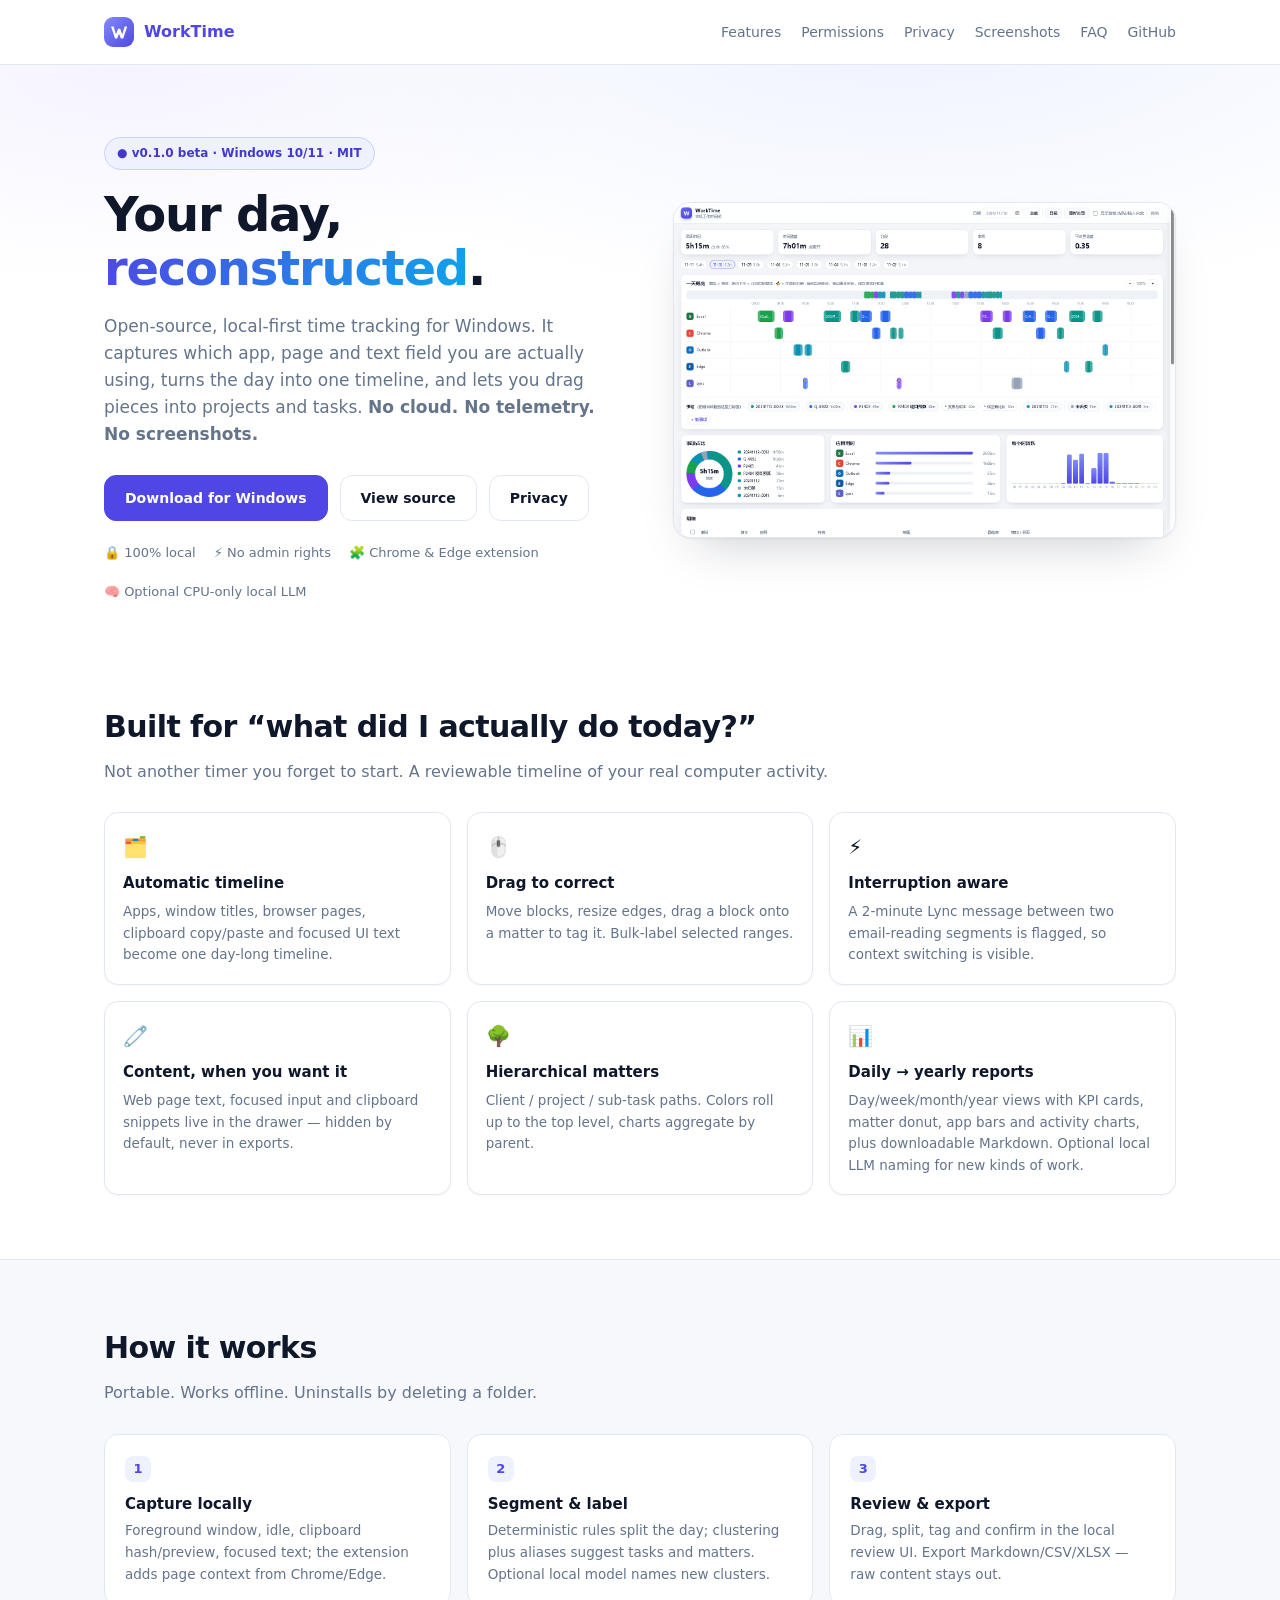
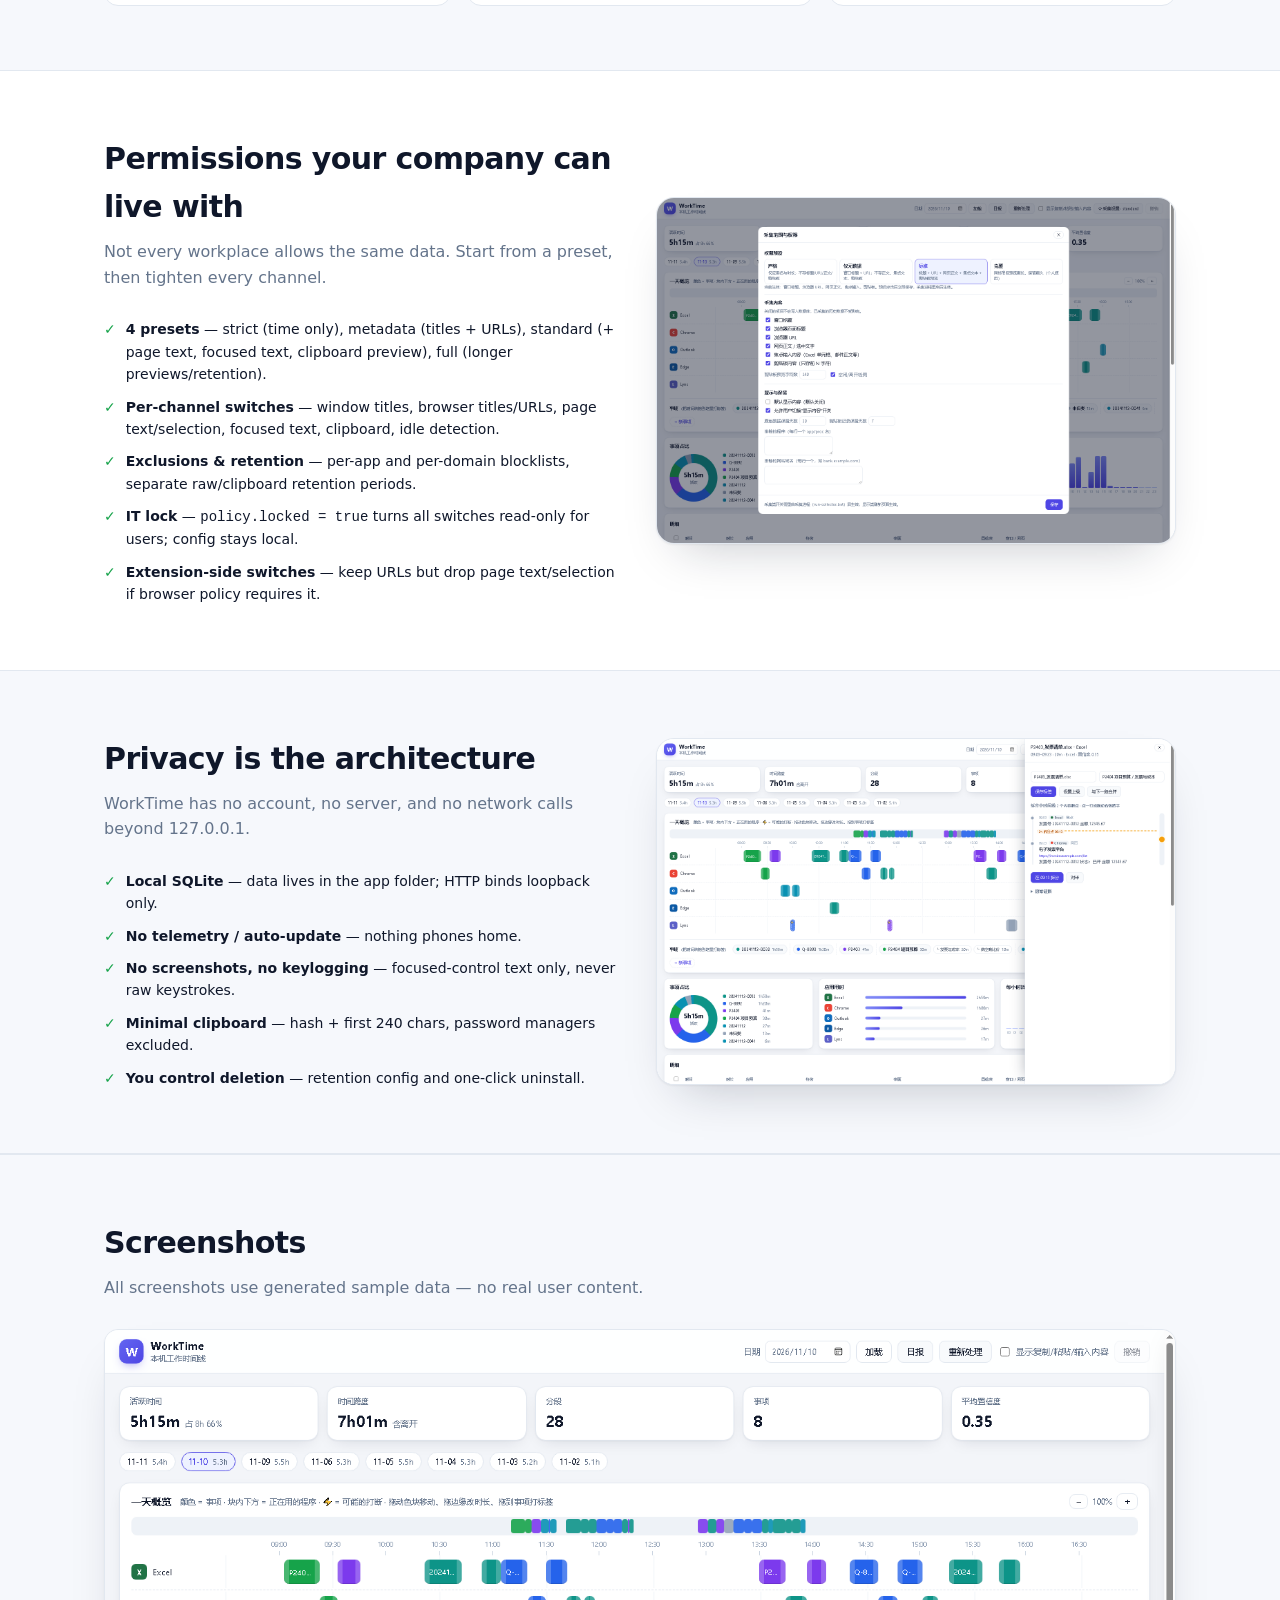
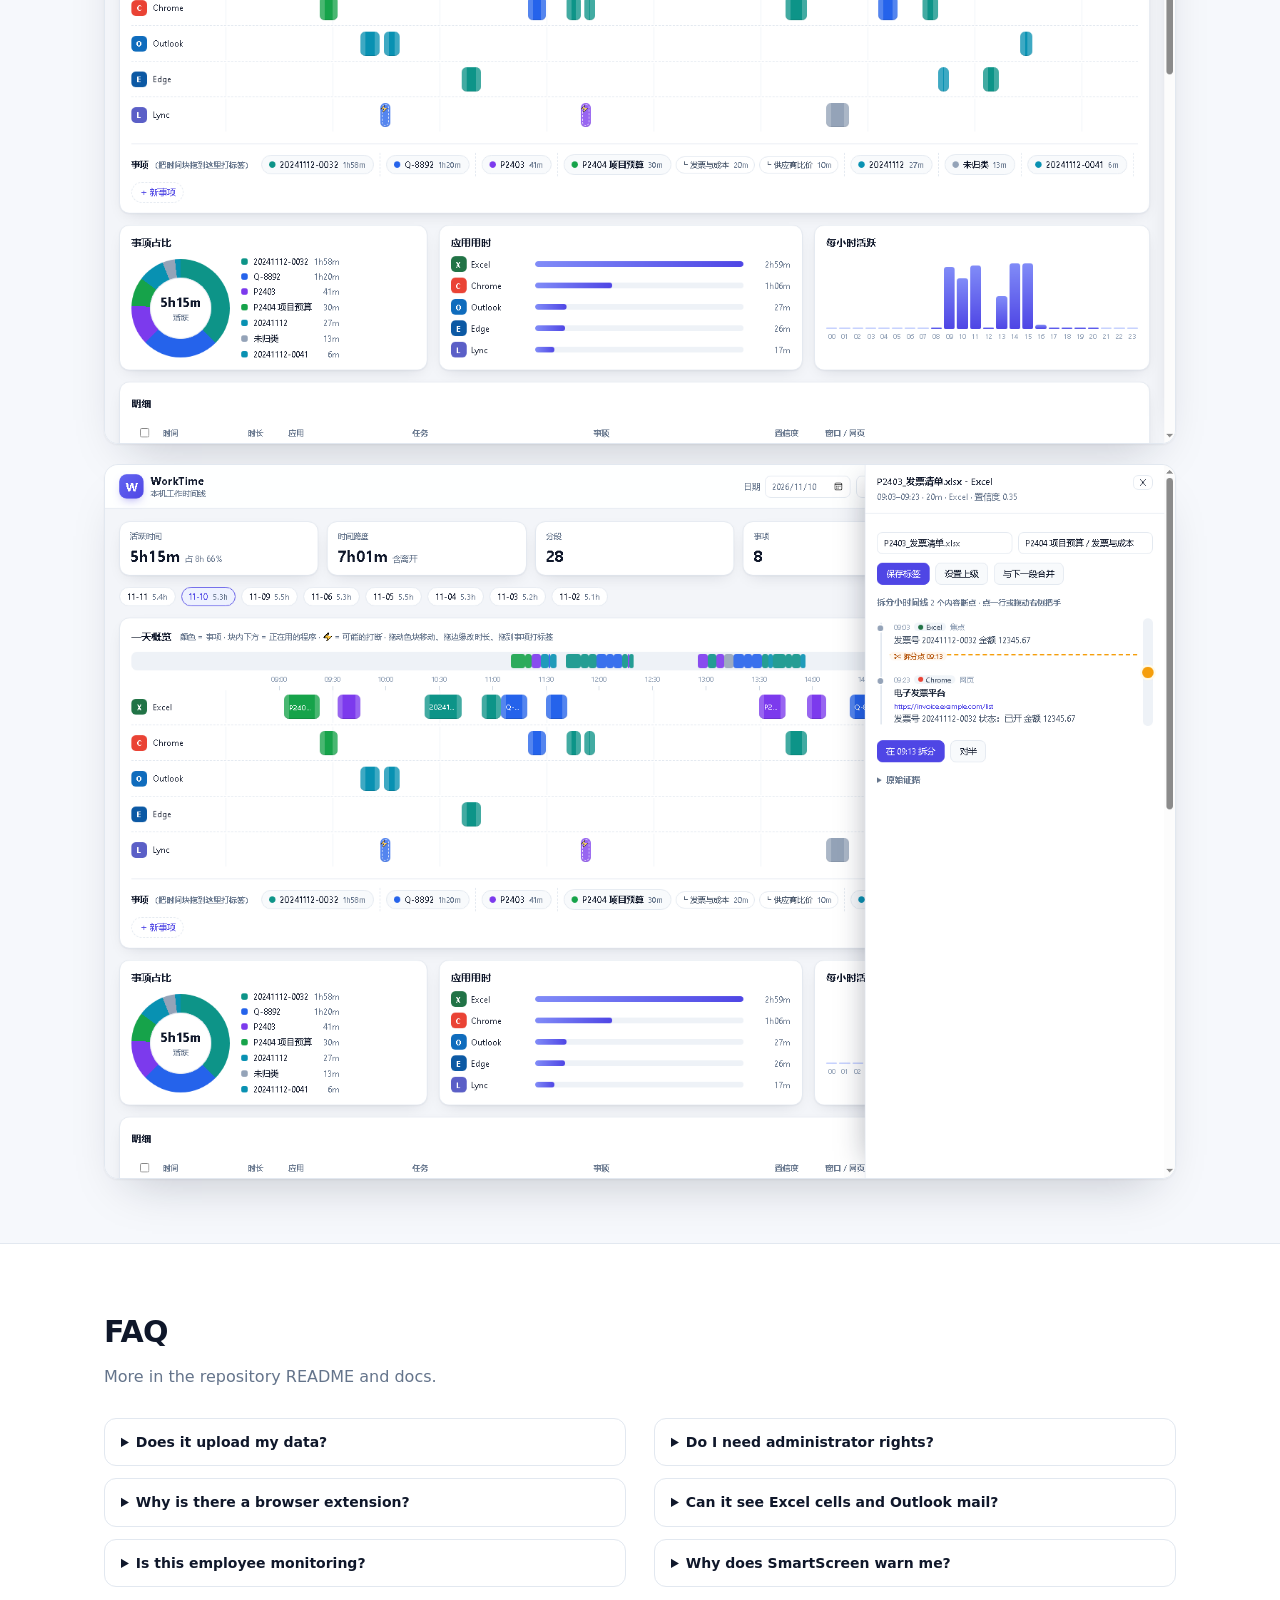
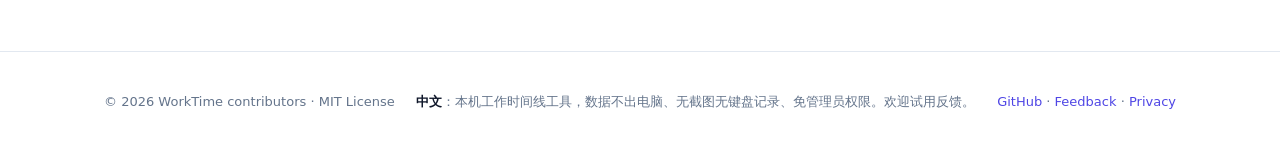
==== site/index.html @ 9b3c8ec9 "WorkTime v0.1.0: local-first work timeline for Windows" ====
﻿<!doctype html>
<html lang="en">
<head>
<meta charset="utf-8">
<meta name="viewport" content="width=device-width, initial-scale=1">
<title>WorkTime — local-first work timeline for Windows</title>
<meta name="description" content="Open-source, local-first time tracking for Windows. Automatic app/page timeline, drag-to-label, interruption detection, hierarchical matters. No cloud, no telemetry.">
<meta property="og:title" content="WorkTime — your day, reconstructed">
<meta property="og:description" content="Local-first work timeline for Windows. Open source, no cloud, no telemetry, no screenshots.">
<meta property="og:image" content="https://xlc-c.github.io/worktime/assets/social-card.png">
<meta property="og:type" content="website">
<meta name="twitter:card" content="summary_large_image">
<link rel="icon" href="assets/logo.svg">
<style>
  :root {
    --ink: #0f172a; --muted: #64748b; --line: #e2e8f0;
    --bg: #ffffff; --soft: #f6f8fc; --accent: #4f46e5; --accent2: #818cf8;
    --green: #16a34a; --radius: 18px;
    --shadow: 0 1px 2px rgba(15,23,42,.05), 0 24px 48px -24px rgba(15,23,42,.25);
  }
  * { box-sizing: border-box; }
  html { scroll-behavior: smooth; }
  body {
    margin: 0; color: var(--ink); background: var(--bg);
    font-family: "Inter", "Segoe UI", "Microsoft YaHei", system-ui, -apple-system, sans-serif;
    line-height: 1.6; -webkit-font-smoothing: antialiased;
  }
  a { color: var(--accent); text-decoration: none; }
  .wrap { max-width: 1120px; margin: 0 auto; padding: 0 24px; }
  header {
    position: sticky; top: 0; z-index: 20; backdrop-filter: blur(10px);
    background: rgba(255,255,255,.86); border-bottom: 1px solid var(--line);
  }
  header .wrap { display: flex; align-items: center; justify-content: space-between; height: 64px; }
  .brand { display: flex; align-items: center; gap: 10px; font-weight: 700; }
  .brand img { width: 30px; height: 30px; border-radius: 9px; }
  nav { display: flex; gap: 20px; font-size: 14px; }
  nav a { color: var(--muted); }
  nav a:hover { color: var(--ink); }
  .hero { padding: 72px 0 36px; background:
    radial-gradient(1200px 500px at 70% -10%, #eef2ff 0%, transparent 60%),
    radial-gradient(900px 400px at 10% 0%, #f5f3ff 0%, transparent 55%);
  }
  .hero-grid { display: grid; grid-template-columns: 1.05fr 1fr; gap: 40px; align-items: center; }
  .pill {
    display: inline-flex; align-items: center; gap: 8px; padding: 6px 12px;
    border: 1px solid #c7d2fe; background: #eef2ff; color: #4338ca;
    border-radius: 999px; font-size: 12px; font-weight: 600;
  }
  h1 { font-size: 48px; line-height: 1.12; letter-spacing: -1.2px; margin: 18px 0 14px; }
  h1 em { font-style: normal; background: linear-gradient(120deg, #4f46e5, #0ea5e9); -webkit-background-clip: text; background-clip: text; color: transparent; }
  .lead { color: var(--muted); font-size: 17px; max-width: 520px; }
  .cta { display: flex; gap: 12px; flex-wrap: wrap; margin-top: 26px; }
  .btn {
    display: inline-flex; align-items: center; gap: 8px; padding: 11px 20px;
    border-radius: 12px; font-size: 14px; font-weight: 600; border: 1px solid var(--line);
    color: var(--ink); background: #fff; transition: .15s;
  }
  .btn:hover { transform: translateY(-1px); box-shadow: var(--shadow); }
  .btn.primary { background: var(--accent); border-color: var(--accent); color: #fff; }
  .btn.primary:hover { background: #4338ca; }
  .meta { display: flex; gap: 18px; flex-wrap: wrap; margin-top: 22px; color: var(--muted); font-size: 13px; }
  .meta span { display: inline-flex; align-items: center; gap: 6px; }
  .shot {
    border-radius: var(--radius); border: 1px solid var(--line); background: #fff;
    box-shadow: var(--shadow); overflow: hidden;
  }
  .shot img { display: block; width: 100%; height: auto; }
  section { padding: 64px 0; }
  section.soft { background: var(--soft); border-top: 1px solid var(--line); border-bottom: 1px solid var(--line); }
  h2 { font-size: 30px; letter-spacing: -.6px; margin: 0 0 8px; }
  .sub { color: var(--muted); margin: 0 0 28px; }
  .cards { display: grid; grid-template-columns: repeat(3, 1fr); gap: 16px; }
  .card {
    background: #fff; border: 1px solid var(--line); border-radius: 14px; padding: 18px;
    box-shadow: 0 1px 2px rgba(15,23,42,.04);
  }
  .card .ico { font-size: 20px; }
  .card h3 { margin: 8px 0 6px; font-size: 15px; }
  .card p { margin: 0; color: var(--muted); font-size: 13.5px; }
  .steps { display: grid; grid-template-columns: repeat(3, 1fr); gap: 16px; counter-reset: s; }
  .step {
    background: #fff; border: 1px solid var(--line); border-radius: 14px; padding: 20px;
  }
  .step::before {
    counter-increment: s; content: counter(s);
    display: inline-grid; place-items: center; width: 26px; height: 26px;
    border-radius: 8px; background: #eef2ff; color: var(--accent); font-weight: 700; font-size: 13px;
  }
  .step h3 { font-size: 15px; margin: 10px 0 4px; }
  .step p { margin: 0; color: var(--muted); font-size: 13.5px; }
  .privacy { display: grid; grid-template-columns: 1fr 1fr; gap: 32px; align-items: center; }
  .checks { list-style: none; padding: 0; margin: 0; display: grid; gap: 10px; font-size: 14px; }
  .checks li { display: flex; gap: 10px; align-items: flex-start; }
  .checks b { color: var(--green); }
  .shots { display: grid; grid-template-columns: 1fr; gap: 20px; }
  .shots img { width: 100%; border-radius: 14px; border: 1px solid var(--line); box-shadow: var(--shadow); }
  .faq { display: grid; grid-template-columns: 1fr 1fr; gap: 12px 28px; }
  details { border: 1px solid var(--line); border-radius: 12px; padding: 12px 16px; background: #fff; }
  summary { cursor: pointer; font-weight: 600; font-size: 14px; }
  details p { color: var(--muted); font-size: 13.5px; margin: 8px 0 0; }
  footer { padding: 40px 0; color: var(--muted); font-size: 13px; border-top: 1px solid var(--line); }
  footer .wrap { display: flex; justify-content: space-between; gap: 20px; flex-wrap: wrap; }
  .lang { font-size: 13px; color: var(--muted); }
  .lang strong { color: var(--ink); }
  @media (max-width: 860px) {
    .hero-grid, .cards, .steps, .privacy, .faq { grid-template-columns: 1fr; }
    h1 { font-size: 36px; }
    nav { display: none; }
  }
</style>
</head>
<body>

<header>
  <div class="wrap">
    <a class="brand" href="#"><img src="assets/logo.svg" alt="">WorkTime</a>
    <nav>
      <a href="#features">Features</a>
      <a href="#permissions">Permissions</a>
      <a href="#privacy">Privacy</a>
      <a href="#screens">Screenshots</a>
      <a href="#faq">FAQ</a>
      <!-- Replace with your repository URL -->
      <a href="https://github.com/xlc-c/worktime">GitHub</a>
    </nav>
  </div>
</header>

<div class="hero">
  <div class="wrap hero-grid">
    <div>
      <span class="pill">● v0.1.0 beta · Windows 10/11 · MIT</span>
      <h1>Your day, <em>reconstructed</em>.</h1>
      <p class="lead">
        Open-source, local-first time tracking for Windows. It captures which app, page and text
        field you are actually using, turns the day into one timeline, and lets you drag pieces
        into projects and tasks. <strong>No cloud. No telemetry. No screenshots.</strong>
      </p>
      <div class="cta">
        <!-- Replace xlc-c/worktime with your repo -->
        <a class="btn primary" href="https://github.com/xlc-c/worktime/releases/latest">Download for Windows</a>
        <a class="btn" href="https://github.com/xlc-c/worktime">View source</a>
        <a class="btn" href="https://github.com/xlc-c/worktime/blob/main/docs/privacy.md">Privacy</a>
      </div>
      <div class="meta">
        <span>🔒 100% local</span>
        <span>⚡ No admin rights</span>
        <span>🧩 Chrome &amp; Edge extension</span>
        <span>🧠 Optional CPU-only local LLM</span>
      </div>
    </div>
    <div class="shot"><img src="assets/full.png" alt="WorkTime timeline with per-app lanes, charts and hierarchy"></div>
  </div>
</div>

<section id="features">
  <div class="wrap">
    <h2>Built for “what did I actually do today?”</h2>
    <p class="sub">Not another timer you forget to start. A reviewable timeline of your real computer activity.</p>
    <div class="cards">
      <div class="card"><div class="ico">🗂️</div><h3>Automatic timeline</h3><p>Apps, window titles, browser pages, clipboard copy/paste and focused UI text become one day-long timeline.</p></div>
      <div class="card"><div class="ico">🖱️</div><h3>Drag to correct</h3><p>Move blocks, resize edges, drag a block onto a matter to tag it. Bulk-label selected ranges.</p></div>
      <div class="card"><div class="ico">⚡</div><h3>Interruption aware</h3><p>A 2-minute Lync message between two email-reading segments is flagged, so context switching is visible.</p></div>
      <div class="card"><div class="ico">🧷</div><h3>Content, when you want it</h3><p>Web page text, focused input and clipboard snippets live in the drawer — hidden by default, never in exports.</p></div>
      <div class="card"><div class="ico">🌳</div><h3>Hierarchical matters</h3><p>Client / project / sub-task paths. Colors roll up to the top level, charts aggregate by parent.</p></div>
      <div class="card"><div class="ico">📊</div><h3>Daily → yearly reports</h3><p>Day/week/month/year views with KPI cards, matter donut, app bars and activity charts, plus downloadable Markdown. Optional local LLM naming for new kinds of work.</p></div>
    </div>
  </div>
</section>

<section class="soft">
  <div class="wrap">
    <h2>How it works</h2>
    <p class="sub">Portable. Works offline. Uninstalls by deleting a folder.</p>
    <div class="steps">
      <div class="step"><h3>Capture locally</h3><p>Foreground window, idle, clipboard hash/preview, focused text; the extension adds page context from Chrome/Edge.</p></div>
      <div class="step"><h3>Segment &amp; label</h3><p>Deterministic rules split the day; clustering plus aliases suggest tasks and matters. Optional local model names new clusters.</p></div>
      <div class="step"><h3>Review &amp; export</h3><p>Drag, split, tag and confirm in the local review UI. Export Markdown/CSV/XLSX — raw content stays out.</p></div>
    </div>
  </div>
</section>

<section id="permissions">
  <div class="wrap privacy">
    <div>
      <h2>Permissions your company can live with</h2>
      <p class="sub">Not every workplace allows the same data. Start from a preset, then tighten every channel.</p>
      <ul class="checks">
        <li><b>✓</b><div><strong>4 presets</strong> — strict (time only), metadata (titles + URLs),
          standard (+ page text, focused text, clipboard preview), full (longer previews/retention).</div></li>
        <li><b>✓</b><div><strong>Per-channel switches</strong> — window titles, browser titles/URLs,
          page text/selection, focused text, clipboard, idle detection.</div></li>
        <li><b>✓</b><div><strong>Exclusions &amp; retention</strong> — per-app and per-domain blocklists,
          separate raw/clipboard retention periods.</div></li>
        <li><b>✓</b><div><strong>IT lock</strong> — <code>policy.locked = true</code> turns all switches
          read-only for users; config stays local.</div></li>
        <li><b>✓</b><div><strong>Extension-side switches</strong> — keep URLs but drop page text/selection
          if browser policy requires it.</div></li>
      </ul>
    </div>
    <div class="shot"><img src="assets/settings.png" alt="Capture scope and permission presets"></div>
  </div>
</section>

<section class="soft" id="privacy">
  <div class="wrap privacy">
    <div>
      <h2>Privacy is the architecture</h2>
      <p class="sub">WorkTime has no account, no server, and no network calls beyond 127.0.0.1.</p>
      <ul class="checks">
        <li><b>✓</b><div><strong>Local SQLite</strong> — data lives in the app folder; HTTP binds loopback only.</div></li>
        <li><b>✓</b><div><strong>No telemetry / auto-update</strong> — nothing phones home.</div></li>
        <li><b>✓</b><div><strong>No screenshots, no keylogging</strong> — focused-control text only, never raw keystrokes.</div></li>
        <li><b>✓</b><div><strong>Minimal clipboard</strong> — hash + first 240 chars, password managers excluded.</div></li>
        <li><b>✓</b><div><strong>You control deletion</strong> — retention config and one-click uninstall.</div></li>
      </ul>
    </div>
    <div class="shot"><img src="assets/drawer.png" alt="WorkTime detail drawer with content and split timeline"></div>
  </div>
</section>

<section id="screens" class="soft">
  <div class="wrap">
    <h2>Screenshots</h2>
    <p class="sub">All screenshots use generated sample data — no real user content.</p>
    <div class="shots">
      <img src="assets/full.png" alt="Full day timeline">
      <img src="assets/drawer.png" alt="Drawer with split timeline and content">
    </div>
  </div>
</section>

<section id="faq">
  <div class="wrap">
    <h2>FAQ</h2>
    <p class="sub">More in the repository README and docs.</p>
    <div class="faq">
      <details><summary>Does it upload my data?</summary><p>No. There is no cloud component; the only network endpoints are localhost. You can run it fully offline.</p></details>
      <details><summary>Do I need administrator rights?</summary><p>No. It runs as a portable folder under your user profile and adds a per-user Startup shortcut.</p></details>
      <details><summary>Why is there a browser extension?</summary><p>Browsers do not expose the active page to native apps. The extension sends URL/title/visible text to 127.0.0.1 only, with a per-install token.</p></details>
      <details><summary>Can it see Excel cells and Outlook mail?</summary><p>Yes, via Windows UI Automation focused-control text, when the app exposes it. You can toggle content display and keep it out of exports.</p></details>
      <details><summary>Is this employee monitoring?</summary><p>No. It is a personal work-review tool. If used at work, get IT approval and follow your company’s data policy.</p></details>
      <details><summary>Why does SmartScreen warn me?</summary><p>The ZIP is not code-signed yet. Verify the SHA-256 in the release notes, or build from source.</p></details>
    </div>
  </div>
</section>

<footer>
  <div class="wrap">
    <div>© 2026 WorkTime contributors · MIT License</div>
    <div class="lang"><strong>中文</strong>：本机工作时间线工具，数据不出电脑、无截图无键盘记录、免管理员权限。欢迎试用反馈。</div>
    <div>
      <!-- Replace links -->
      <a href="https://github.com/xlc-c/worktime">GitHub</a> ·
      <a href="https://github.com/xlc-c/worktime/issues">Feedback</a> ·
      <a href="https://github.com/xlc-c/worktime/blob/main/docs/privacy.md">Privacy</a>
    </div>
  </div>
</footer>

</body>
</html>
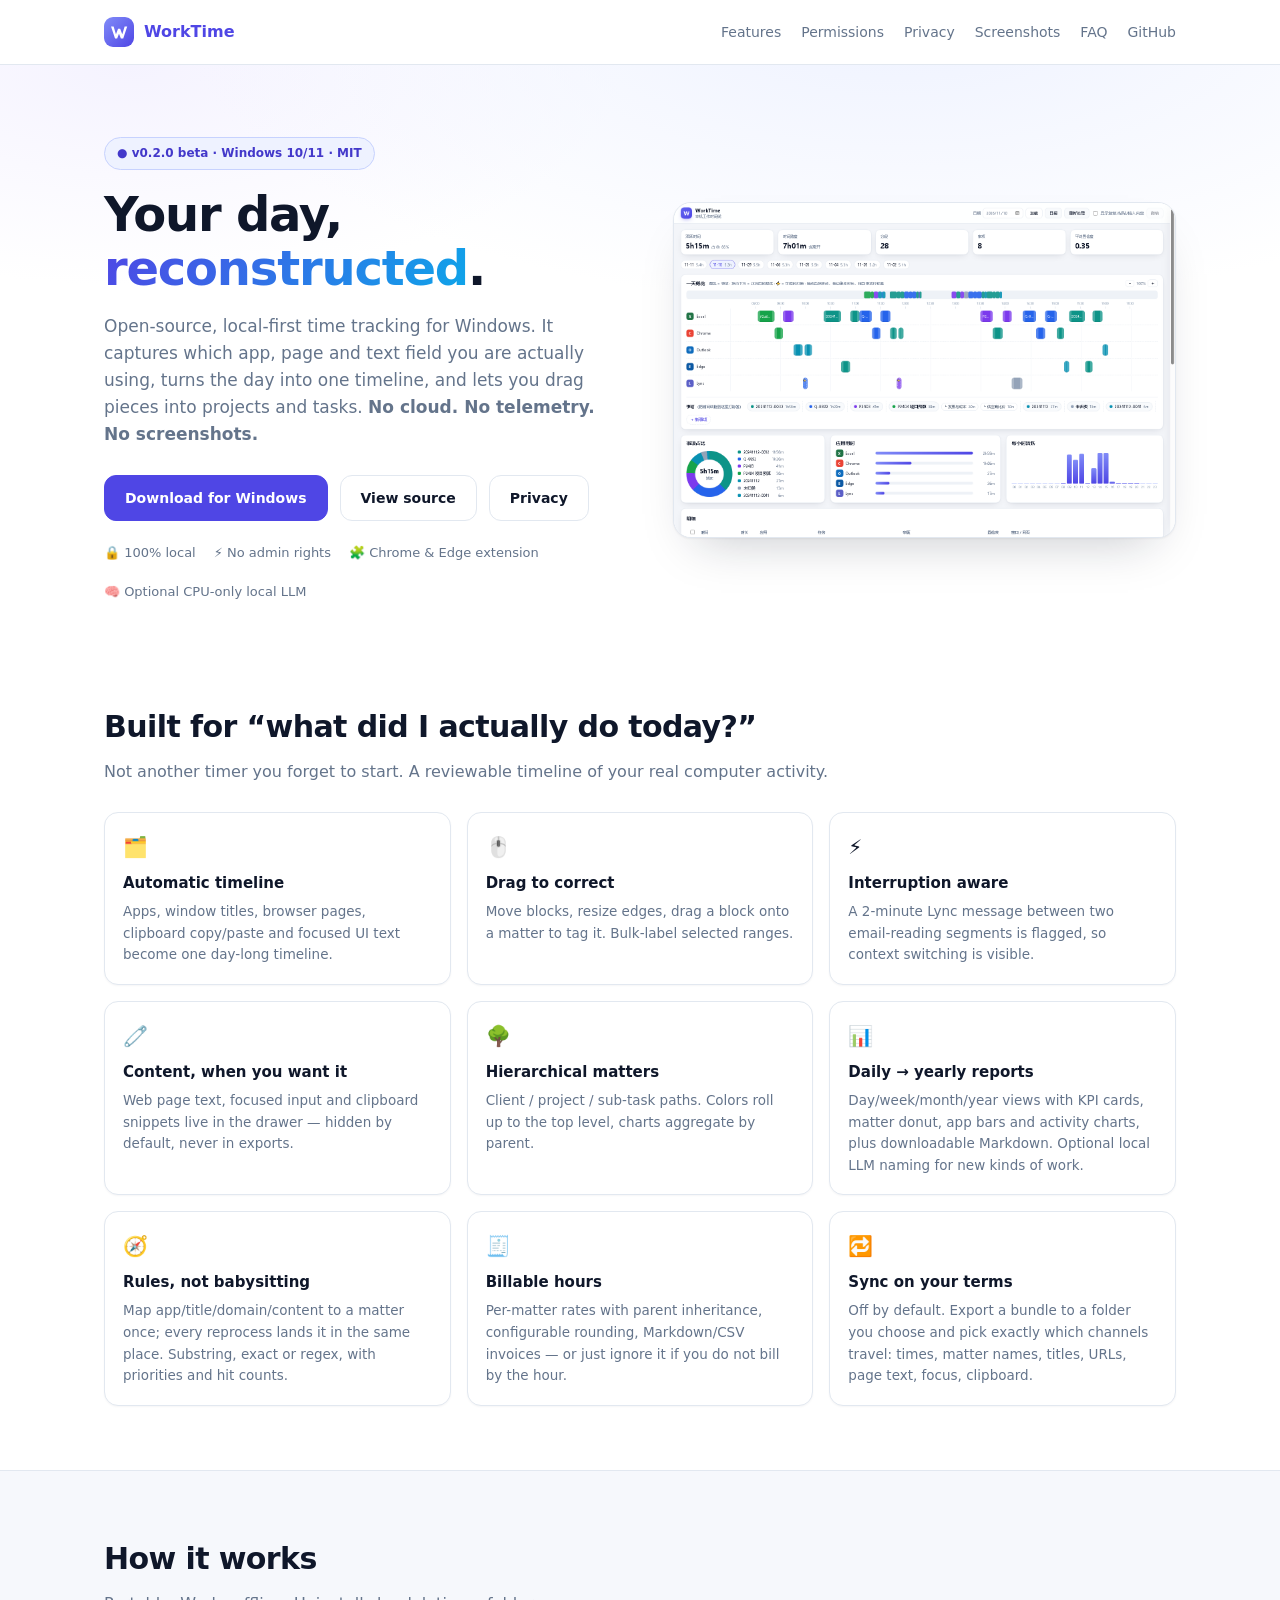
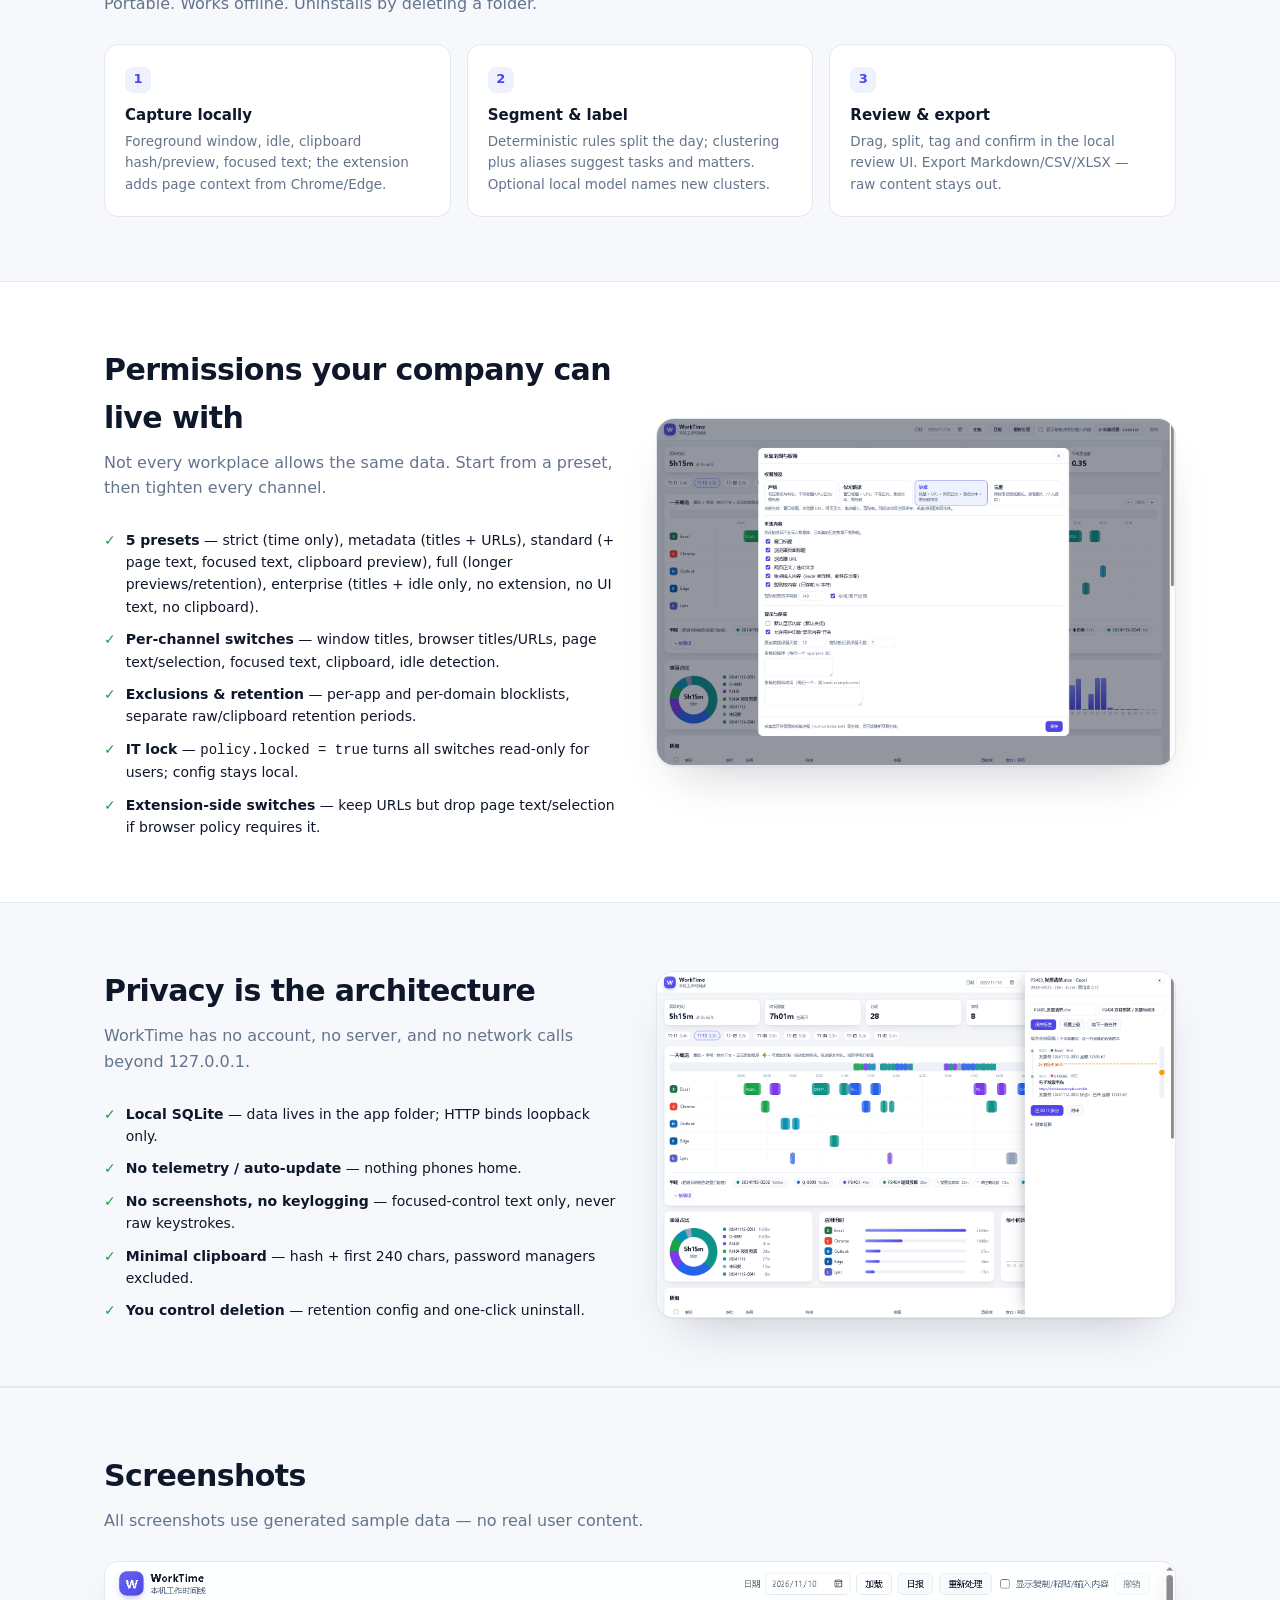
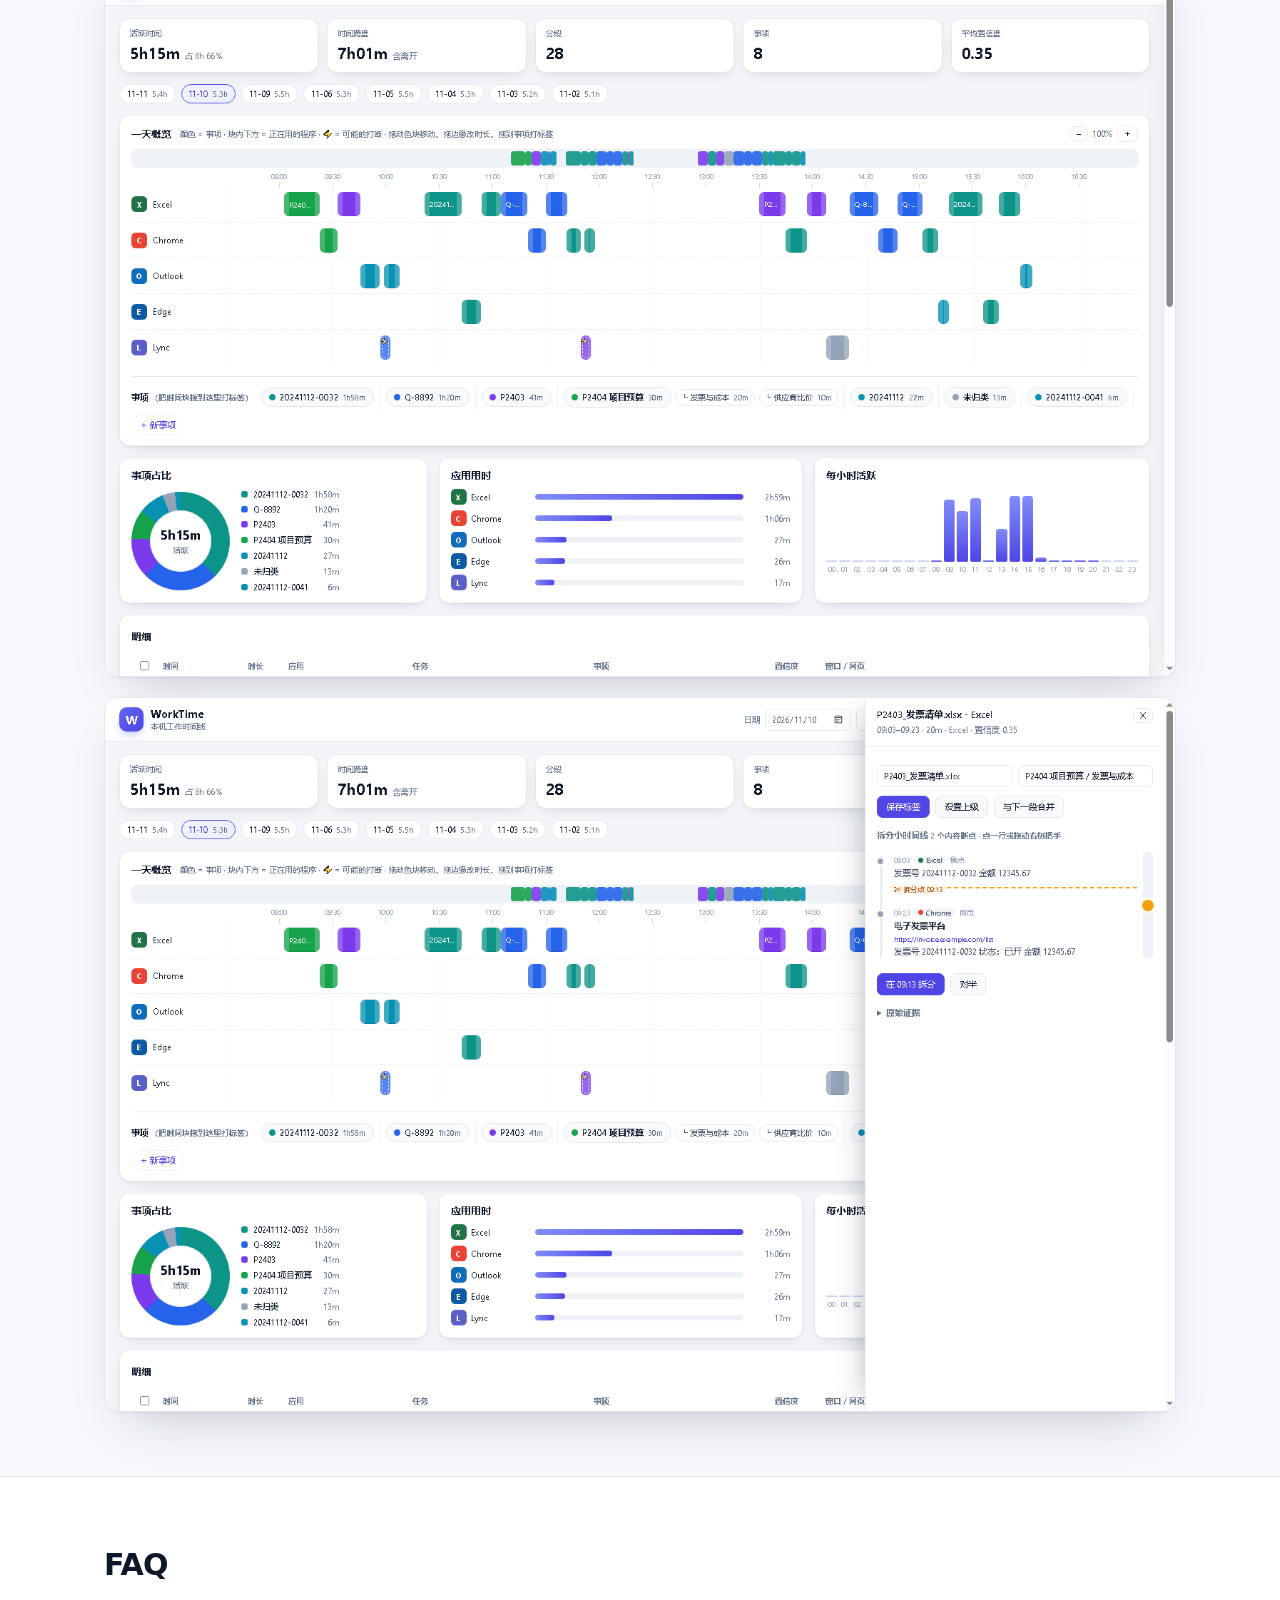
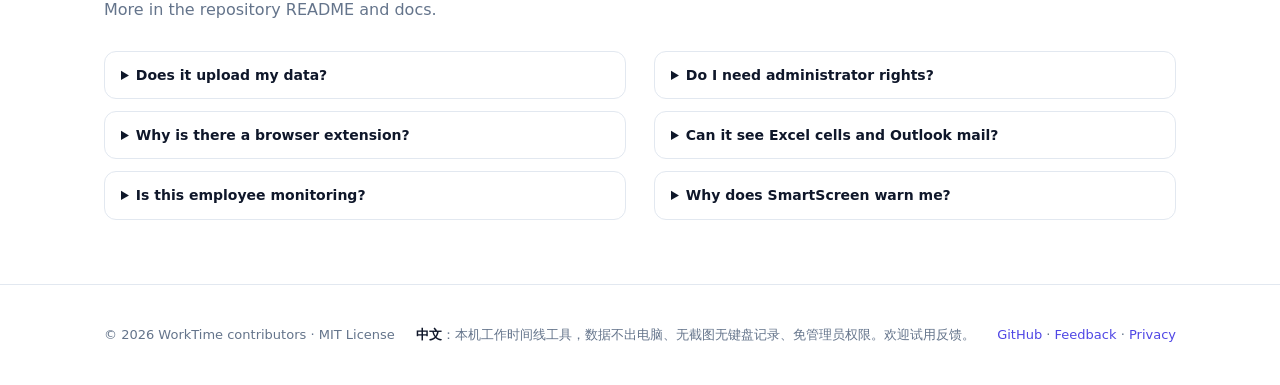
==== commit ac9539f6: "feat: v0.2.0 —— 自动规则、可选多端同步、计费与实时状态 - 自动规则（wt/rules.py）：应用/标题/域名/焦点文本 → 事项，支持包含、= 精确、re: 正则、   优先级与命" ====
--- a/site/index.html
+++ b/site/index.html
@@ -1,4 +1,4 @@
-﻿<!doctype html>
+<!doctype html>
 <html lang="en">
 <head>
 <meta charset="utf-8">
@@ -130,7 +130,7 @@
 <div class="hero">
   <div class="wrap hero-grid">
     <div>
-      <span class="pill">● v0.1.0 beta · Windows 10/11 · MIT</span>
+      <span class="pill">● v0.2.0 beta · Windows 10/11 · MIT</span>
       <h1>Your day, <em>reconstructed</em>.</h1>
       <p class="lead">
         Open-source, local-first time tracking for Windows. It captures which app, page and text
@@ -165,6 +165,9 @@
       <div class="card"><div class="ico">🧷</div><h3>Content, when you want it</h3><p>Web page text, focused input and clipboard snippets live in the drawer — hidden by default, never in exports.</p></div>
       <div class="card"><div class="ico">🌳</div><h3>Hierarchical matters</h3><p>Client / project / sub-task paths. Colors roll up to the top level, charts aggregate by parent.</p></div>
       <div class="card"><div class="ico">📊</div><h3>Daily → yearly reports</h3><p>Day/week/month/year views with KPI cards, matter donut, app bars and activity charts, plus downloadable Markdown. Optional local LLM naming for new kinds of work.</p></div>
+      <div class="card"><div class="ico">🧭</div><h3>Rules, not babysitting</h3><p>Map app/title/domain/content to a matter once; every reprocess lands it in the same place. Substring, exact or regex, with priorities and hit counts.</p></div>
+      <div class="card"><div class="ico">🧾</div><h3>Billable hours</h3><p>Per-matter rates with parent inheritance, configurable rounding, Markdown/CSV invoices — or just ignore it if you do not bill by the hour.</p></div>
+      <div class="card"><div class="ico">🔁</div><h3>Sync on your terms</h3><p>Off by default. Export a bundle to a folder you choose and pick exactly which channels travel: times, matter names, titles, URLs, page text, focus, clipboard.</p></div>
     </div>
   </div>
 </section>
@@ -187,8 +190,9 @@
       <h2>Permissions your company can live with</h2>
       <p class="sub">Not every workplace allows the same data. Start from a preset, then tighten every channel.</p>
       <ul class="checks">
-        <li><b>✓</b><div><strong>4 presets</strong> — strict (time only), metadata (titles + URLs),
-          standard (+ page text, focused text, clipboard preview), full (longer previews/retention).</div></li>
+        <li><b>✓</b><div><strong>5 presets</strong> — strict (time only), metadata (titles + URLs),
+          standard (+ page text, focused text, clipboard preview), full (longer previews/retention),
+          enterprise (titles + idle only, no extension, no UI text, no clipboard).</div></li>
         <li><b>✓</b><div><strong>Per-channel switches</strong> — window titles, browser titles/URLs,
           page text/selection, focused text, clipboard, idle detection.</div></li>
         <li><b>✓</b><div><strong>Exclusions &amp; retention</strong> — per-app and per-domain blocklists,
